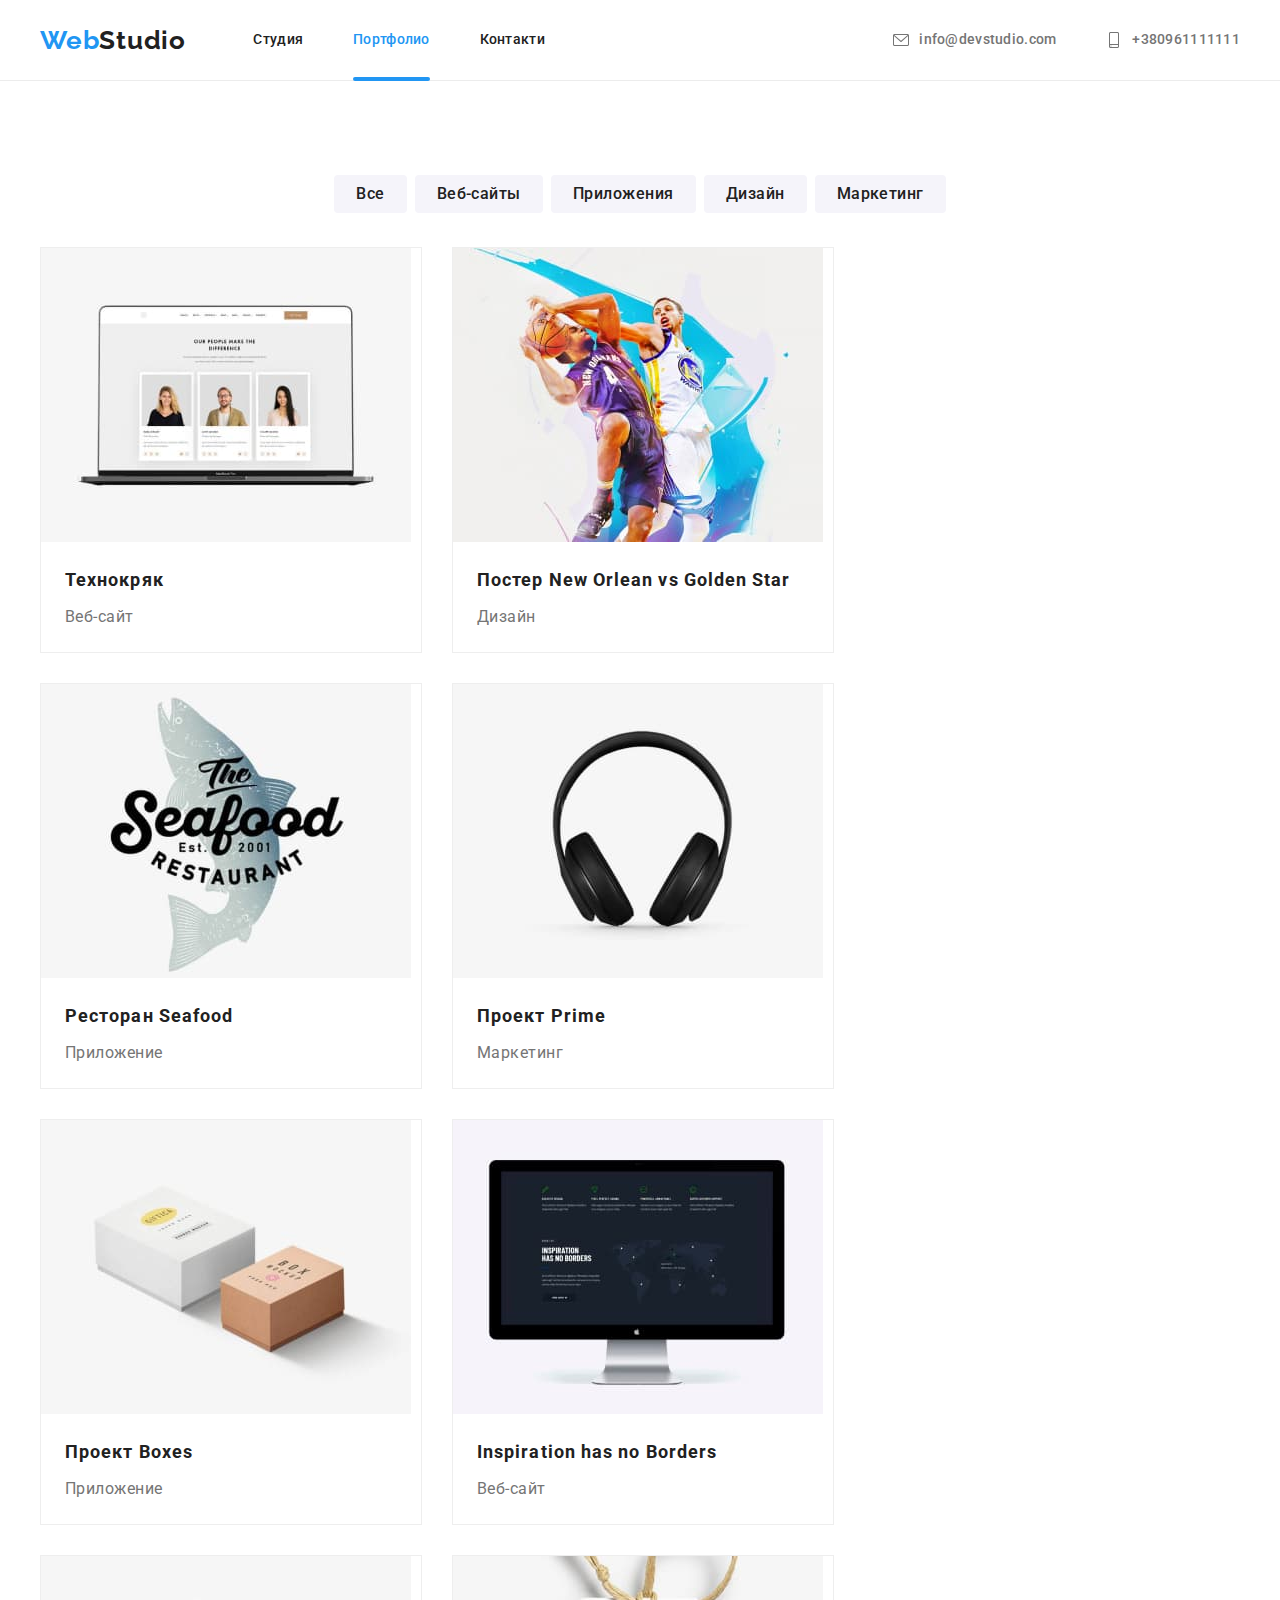
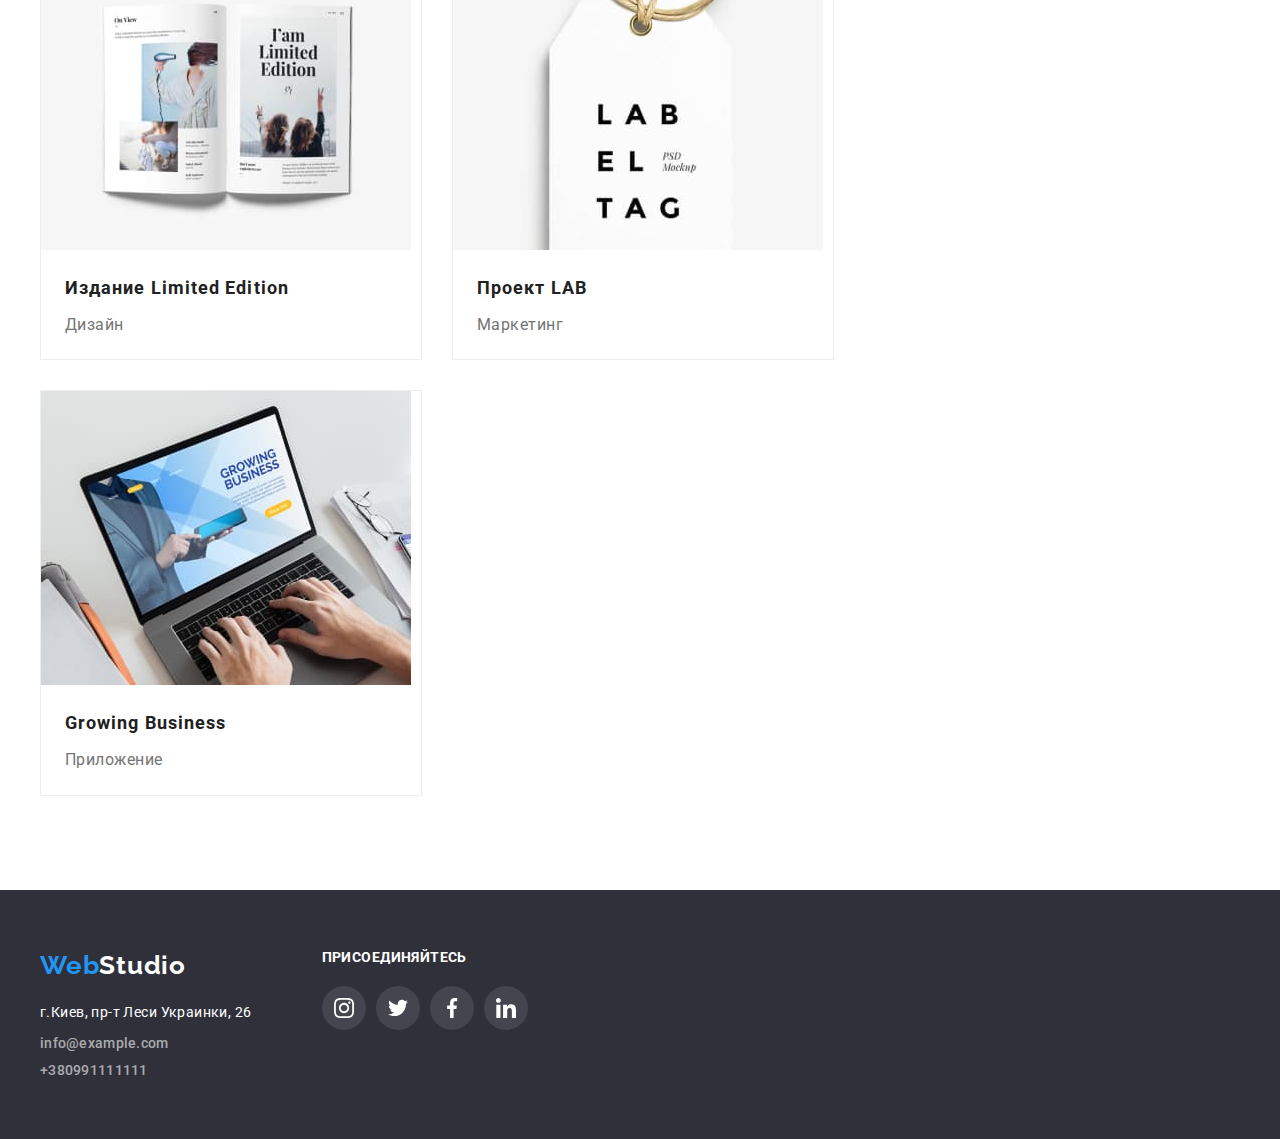
==== portfolio.html @ 86b13487 "Дз-5" ====
<!DOCTYPE html>
<html lang="en">
  <head>
    <meta charset="UTF-8" />
    <meta name="viewport" content="width=device-width, initial-scale=1.0" />
    <title>portfolio</title>
    <link rel="preconnect" href="https://fonts.gstatic.com" />
    <link
      href="https://fonts.googleapis.com/css2?family=Roboto:wght@400;500;700;900&display=swap"
      rel="stylesheet"
    />
    <link rel="preconnect" href="https://fonts.gstatic.com" />
    <link
      href="https://fonts.googleapis.com/css2?family=Raleway:wght@700&display=swap"
      rel="stylesheet"
    />
    <link
      rel="stylesheet"
      href="https://cdnjs.cloudflare.com/ajax/libs/modern-normalize/1.0.0/modern-normalize.min.css"
      integrity="sha512-ISS7cAi1PEhQ8jnbJpJZMd29NlhNj4AWYyLOSp2CE/CsHxTCu+r+t0D2yoJudVrd0/8fTVPUVDzY5Tvli75u/g=="
      crossorigin="anonymous"
    />
    <link rel="stylesheet" href="./css/portfolio.css" />
    <link rel="stylesheet" href="./css/common.css" />
    <link rel="stylesheet" href="./css/variables.css" />
  </head>
  <body>
    <!--Шапка сторінки Portfolio-->
    <header>
      <!-- Container -->
      <div class="container">
        <nav class="header-nav">
          <a href="/index.html" class="main-logo">
            <span class="main-logo color">Web</span>Studio
          </a>
          <ul class="nav-list">
            <li>
              <a class="nav-list-link" href="./index.html">Студия </a>
            </li>

            <li>
              <a class="nav-list-link current" href="./portfolio.html">
                Портфолио
              </a>
            </li>

            <li>
              <a class="nav-list-link" href="#contacts">Контакти</a>
            </li>
          </ul>

          <ul class="nav-contacts">
            <li>
              <a class="contacts-item header" href="mailto:info@devstudio.com">
                <svg class="contacts-icon" width="16px" height="12px">
                  <use
                    href="./images/icons/symbol-defs.svg#icon-envelope"
                  ></use>
                </svg>
                info@devstudio.com
              </a>
            </li>

            <li>
              <a class="contacts-item header" href="tel:+380961111111">
                <svg class="contacts-icon" width="10px" height="16px">
                  <use
                    href="./images/icons/symbol-defs.svg#icon-smartphone"
                  ></use>
                </svg>
                +380961111111
              </a>
            </li>
          </ul>
        </nav>
      </div>
    </header>
    <!-- Main Portfolio -->
    <main>
      <!-- Портфоліо -->

      <section class="portfolio">
        <div class="container">
          <h1 class="visually-hidden">Портфолио</h1>
          <ul class="buttons">
            <li class="button-name">
              <button class="button-title" id="active" type="button">
                Все
              </button>
            </li>

            <li class="button-name">
              <button class="button-title" type="button">Веб-сайты</button>
            </li>

            <li class="button-name">
              <button class="button-title" type="button">Приложения</button>
            </li>

            <li class="button-name">
              <button class="button-title" type="button">Дизайн</button>
            </li>

            <li class="button-name">
              <button class="button-title" type="button">Маркетинг</button>
            </li>
          </ul>

          <!-- Карточки Портфоліо -->

          <ul class="portfolio-title">
            <li class="card-portfolio">
              <a class="card-portfolio-link" href="#">
                <div class="card-thumb">
                  <img src="./images/Веб-сайт.jpg" width="370" alt="Ноутбук" />
                </div>

                <div class="card-content">
                  <h2 class="card-headling">Технокряк</h2>
                  <p class="card-text">Веб-сайт</p>
                </div>
              </a>
            </li>

            <li class="card-portfolio">
              <a class="card-portfolio-link" href="#">
                <div class="card-thumb">
                  <img
                    src="./images/Постер.jpg"
                    width="370"
                    alt="Постер New Orlean vs Golden Star"
                  />
                </div>

                <div class="card-content">
                  <h2 class="card-headling">
                    Постер New Orlean vs Golden Star
                  </h2>
                  <p class="card-text">Дизайн</p>
                </div>
              </a>
            </li>

            <li class="card-portfolio">
              <a class="card-portfolio-link" href="#">
                <div class="card-thumb">
                  <img
                    src="./images/Ресторан.jpg"
                    width="370"
                    alt="Ресторан Seafood"
                  />
                </div>

                <div class="card-content">
                  <h2 class="card-headling">Ресторан Seafood</h2>
                  <p class="card-text">Приложение</p>
                </div>
              </a>
            </li>

            <li class="card-portfolio">
              <a class="card-portfolio-link" href="#">
                <div class="card-thumb">
                  <img
                    src="./images/Проект-Prime.jpg"
                    width="370"
                    alt="Проект Prime"
                  />
                </div>

                <div class="card-content">
                  <h2 class="card-headling">Проект Prime</h2>
                  <p class="card-text">Маркетинг</p>
                </div>
              </a>
            </li>

            <li class="card-portfolio">
              <a class="card-portfolio-link" href="#">
                <div class="card-thumb">
                  <img
                    src="./images/Проект-Boxes.jpg"
                    width="370"
                    alt="Проект Boxes"
                  />
                </div>

                <div class="card-content">
                  <h2 class="card-headling">Проект Boxes</h2>
                  <p class="card-text">Приложение</p>
                </div>
              </a>
            </li>

            <li class="card-portfolio">
              <a class="card-portfolio-link" href="#">
                <div class="card-thumb">
                  <img
                    src="./images/Веб-сайт-2.jpg"
                    width="370"
                    alt="Inspiration has no Borders"
                  />
                </div>

                <div class="card-content">
                  <h2 class="card-headling">Inspiration has no Borders</h2>
                  <p class="card-text">Веб-сайт</p>
                </div>
              </a>
            </li>

            <li class="card-portfolio">
              <a class="card-portfolio-link" href="#">
                <div class="card-thumb">
                  <img
                    src="./images/Дизайн.jpg"
                    width="370"
                    alt="Издание Limited Edition"
                  />
                </div>

                <div class="card-content">
                  <h2 class="card-headling">Издание Limited Edition</h2>
                  <p class="card-text">Дизайн</p>
                </div>
              </a>
            </li>

            <li class="card-portfolio">
              <a class="card-portfolio-link" href="#">
                <div class="card-thumb">
                  <img
                    src="./images/Проект-LAB.jpg"
                    width="370"
                    alt="Проект LAB"
                  />
                </div>

                <div class="card-content">
                  <h2 class="card-headling">Проект LAB</h2>
                  <p class="card-text">Маркетинг</p>
                </div>
              </a>
            </li>

            <li class="card-portfolio">
              <a class="card-portfolio-link" href="#">
                <div class="card-thumb">
                  <img
                    src="./images/Програма.jpg"
                    width="370"
                    alt="Growing Business"
                  />
                </div>

                <div class="card-content">
                  <h2 class="card-headling">Growing Business</h2>
                  <p class="card-text">Приложение</p>
                </div>
              </a>
            </li>
          </ul>
        </div>
      </section>
    </main>

    <!-- Підвал сторінки Portfolio -->

    <footer class="footer" id="contacts">
      <div class="container">
        <div class="footer-address">
          <a href="/index.html" class="main-logo-footer">
            <span class="main-logo color">Web</span>Studio
          </a>
          <address>
            <p class="contacts-address">г.Киев, пр-т Леси Украинки, 26</p>
            <ul class="footer-contacts">
              <li>
                <a class="contacts-item" href="mailto:info@example.com"
                  >info@example.com
                </a>
              </li>
              <li>
                <a class="contacts-item" href="tel:+380991111111"
                  >+380991111111
                </a>
              </li>
            </ul>
          </address>
        </div>

        <!-- Соц.мережі Footer -->

        <div class="join-link">
          <p class="join-text">присоединяйтесь</p>
          <ul class="social-links-title">
            <li class="social-networks">
              <a class="social-link" href="https://www.instagram.com/">
                <svg class="footer-icon" width="20px" height="20px">
                  <use
                    href="./images/icons/symbol-defs.svg#icon-instagram"
                  ></use>
                </svg>
              </a>
            </li>

            <li class="social-networks">
              <a class="social-link" href="https://www.twitter.com/">
                <svg class="footer-icon" width="20px" height="20px">
                  <use href="./images/icons/symbol-defs.svg#icon-twitter"></use>
                </svg>
              </a>
            </li>

            <li class="social-networks">
              <a class="social-link" href="https://www.facebook.com/">
                <svg class="footer-icon" width="20px" height="20px">
                  <use
                    href="./images/icons/symbol-defs.svg#icon-facebook"
                  ></use>
                </svg>
              </a>
            </li>

            <li class="social-networks">
              <a class="social-link" href="https://www.linkedin.com/">
                <svg class="footer-icon" width="20px" height="20px">
                  <use
                    href="./images/icons/symbol-defs.svg#icon-linkedin"
                  ></use>
                </svg>
              </a>
            </li>
          </ul>
        </div>
      </div>
    </footer>
  </body>
</html>
---- css/portfolio.css ----
/* Ховаємо заголовок */
.visually-hidden {
  position: absolute;
  width: 1px;
  height: 1px;
  margin: -1px;
  border: 0;
  padding: 0;

  white-space: nowrap;
  clip-path: inset(100%);
  clip: rect(0 0 0 0);
  overflow: hidden;
}

.portfolio {
  padding-top: 94px;
}

/* Buttons */

.buttons {
  list-style-type: none;
  display: flex;
  justify-content: center;
  margin-bottom: 34px;
}
.buttons li:not(:last-child) {
  margin-right: 8px;
}

.button-title {
  background: var(--background-button);
  color: var(--black-text);
  font-family: 'Roboto';
  font-weight: 500;
  font-size: 16px;
  line-height: 1.62;
  text-align: center;
  letter-spacing: 0.03em;
  padding: 6px 22px;
  border-radius: 4px;
  border: none;
  cursor: pointer;
}
.button-title.active,
.button-title:hover,
.button-title:focus {
  background: var(--blue-text);
  color: var(--white-text);
  box-shadow: 0px 3px 1px rgba(0, 0, 0, 0.1), 0px 1px 2px rgba(0, 0, 0, 0.08),
    0px 2px 2px rgba(0, 0, 0, 0.12);
  border-radius: 4px;
}

/* Карточки Портфоліо */

.portfolio-title {
  list-style-type: none;
  display: flex;
  flex-wrap: wrap;
  padding-bottom: 94px;
  margin-left: calc(-1 * var(--portfolio-title-grap));
  margin-top: calc(-1 * var(--portfolio-title-grap));
}

.card-portfolio:hover {
  box-shadow: 0px 1px 1px rgba(0, 0, 0, 0.12), 0px 4px 4px rgba(0, 0, 0, 0.06),
    1px 4px 6px rgba(0, 0, 0, 0.16);
}
.card-portfolio {
  flex-basis: calc(100% / 3 - var(--portfolio-title-grap));
  margin-left: var(--portfolio-title-grap);
  margin-top: var(--portfolio-title-grap);
  border: 1px solid #eeeeee;
}

.card-portfolio-link {
  text-decoration: none;
}

.card-portfolio-link:hover,
.card-portfolio-link:focus {
  box-shadow: 0px 1px 1px rgba(0, 0, 0, 0.12), 0px 4px 4px rgba(0, 0, 0, 0.06),
    1px 4px 6px rgba(0, 0, 0, 0.16);
}

.card-content {
  padding: 20px 24px;
}
.card-headling {
  font-family: Roboto;
  font-style: normal;
  font-weight: bold;
  font-size: 18px;
  line-height: 2;
  letter-spacing: 0.06em;
  color: var(--black-text);
}

.card-text {
  margin-top: 4px;
  font-family: Roboto;
  font-style: normal;
  font-weight: normal;
  font-size: 16px;
  line-height: 1.87;
  letter-spacing: 0.03em;
  color: var(--grey-text);
}

.social-networks:hover .employee-icon {
  fill: var(--white-text);
}

.social-networks:hover .social-link {
  background-color: var(--blue-text);
}

.social-link:hover {
  background-color: var(--blue-text);
  color: var(--white-text);
}

.social-link {
  width: 44px;
  height: 44px;
  /* background-color: #fff; */
  border-radius: 100%;
  display: flex;
  justify-content: center;
  align-items: center;
  background-color: var(--icon-background-dark-grey);
}
/* SVG */

.employee-icon {
  fill: currentColor;
  fill: var(--grey-text);
}
---- css/common.css ----
.visually-hidden {
  position: absolute;
  width: 1px;
  height: 1px;
  margin: -1px;
  border: 0;
  padding: 0;

  white-space: nowrap;
  clip-path: inset(100%);
  clip: rect(0 0 0 0);
  overflow: hidden;
}
.body {
  font-family: 'Roboto', sans-serif;
}
* {
  margin: 0;
  padding: 0;
}
ul,
ol {
  list-style-type: none;
}

img {
  display: block;
  max-width: 100%;
  height: auto;
}

.container {
  width: 1200px;
  padding: 0 15px;
  margin: 0 auto;
  /* outline: 2px solid tomato; */
}
/* Header */

header {
  border-bottom: 1px solid var(--border-head);
}

.header-nav,
.nav-list,
.nav-contacts {
  display: flex;
}
.header-nav {
  justify-content: space-between;
  align-items: center;
  /* padding-top: 24px;
  padding-bottom: 25px; */
}
.nav-list li {
  padding-left: 50px;
}
.nav-list {
  margin-right: 331px;
}
.nav-contacts li:last-child {
  padding-left: 50px;
}

.contacts-icon {
  margin-right: 10px;
  fill: currentColor;
  width: 16px;
  height: 16px;
}

/* Navigation */
.main-logo {
  font-family: 'Raleway';
  font-style: normal;
  font-weight: bold;
  font-size: 26px;
  line-height: 1.19;
  letter-spacing: 0.03em;
  color: var(--black-text);
  text-decoration: none;
}

.main-logo.color {
  color: var(--blue-text);
}

.nav-list {
  list-style-type: none;
}

/* Footer */

.footer .container {
  display: flex;
}

.footer {
  background: #2f303a;
  padding: 60px 0;
  border: 1px;
  display: block;
}

.main-logo-footer {
  font-family: 'Raleway';
  font-style: normal;
  font-weight: bold;
  font-size: 26px;
  line-height: 1.19;
  letter-spacing: 0.03em;
  text-decoration: none;
  color: var(--white-text);
}

address {
  margin-top: 20px;
  display: flex;
  align-items: flex-start;
  flex-direction: column;
}

.nav-list-link {
  font-family: 'Roboto';
  font-style: normal;
  font-weight: 500;
  font-size: 14px;
  line-height: 1.14;
  letter-spacing: 0.02em;
  text-align: left;
  color: var(--black-text);
  text-decoration: none;
  /* Нижнє підкреслення */
  position: relative;
  display: block;
  padding-top: 32px;
  padding-bottom: 32px;
}

/* Нижнє підкреслення */
.nav-list-link.current::after {
  content: '';
  position: absolute;
  display: inline-block;
  bottom: -1px;
  left: 0;
  width: 100%;
  height: 4px;
  border-radius: 2px;
  background-color: var(--blue-text);
}

.nav-list-link:hover,
.nav-list-link.current,
.nav-list-link:focus {
  color: var(--blue-text);
}
.contacts-item {
  font-family: 'Roboto';
  font-style: normal;
  font-weight: 500;
  font-size: 14px;
  line-height: 1.14;
  letter-spacing: 0.02em;
  color: var(--white-text-op60);
  text-decoration: none;
}

.footer-contacts li:not(:last-child) {
  margin-bottom: 9px;
}

.contacts-item.header {
  color: var(--grey-text);
  display: flex;
  align-items: center;
}

.contacts-item:hover,
.contacts-item:focus {
  color: var(--blue-text);
}

.nav-contacts {
  list-style-type: none;
}
.contacts-address {
  font-family: 'Roboto';
  font-style: normal;
  font-weight: normal;
  font-size: 14px;
  line-height: 1.7;
  letter-spacing: 0.03em;
  color: var(--white-text);
  margin-bottom: 9px;
}

/* Соц.мережі Footer  */

.join-link {
  width: 206px;
  margin-left: 70px;
}

.join-text {
  font-family: Roboto;
  font-style: normal;
  font-weight: bold;
  font-size: 14px;
  line-height: 1.14;
  letter-spacing: 0.03em;
  text-transform: uppercase;
  color: var(--white-text);
  margin-bottom: 20px;
}

.social-links-title {
  display: flex;
  justify-content: space-between;
}

.footer-icon {
  fill: var(--white-text);
}
.social-link:hover,
.social-link:focus {
  background-color: var(--blue-text);
  color: var(--white-text);
}
/* .social-link {
  background-color: var(--icon-background-dark-grey);
} */
---- css/variables.css ----
:root {
  --white-text: rgba(255, 255, 255, 1);
  --white-text-op60: rgba(255, 255, 255, 0.6);
  --blue-text: rgba(33, 150, 243, 1);
  --grey-text: rgba(117, 117, 117, 1);
  --black-text: rgba(33, 33, 33, 1);
  --background-color-team: #f5f4fa;
  --background-color-hero: #2f303a;
  --background-button: rgba(245, 244, 250, 1);
  --border-head: rgba(236, 236, 236, 1);
  --portfolio-title-grap: 30px;
  --team-workers-grap: 50px 30px;
  --icon-grey: #afb1b8;
  --icon-background-dark-grey: rgba(255, 255, 255, 0.1);
  --bordre-close-icon: rgba(0, 0, 0, 0.1);
}
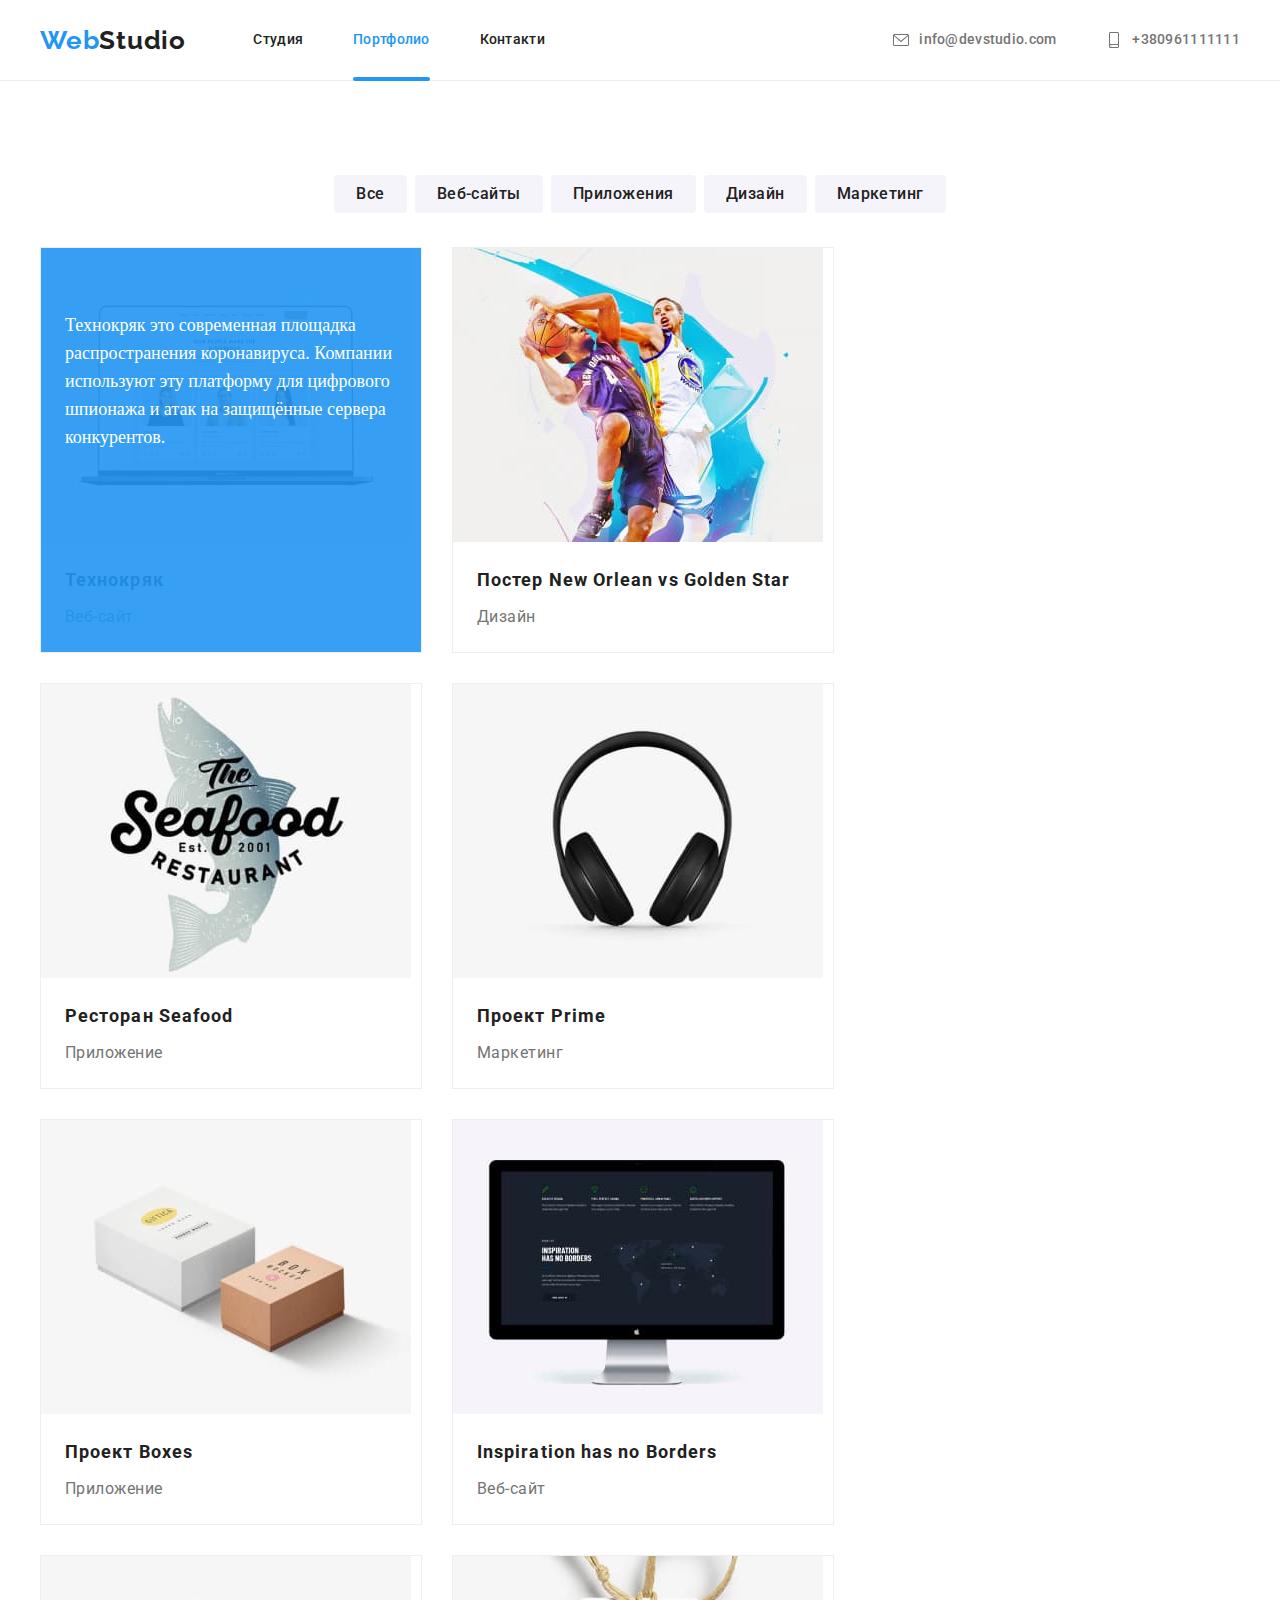
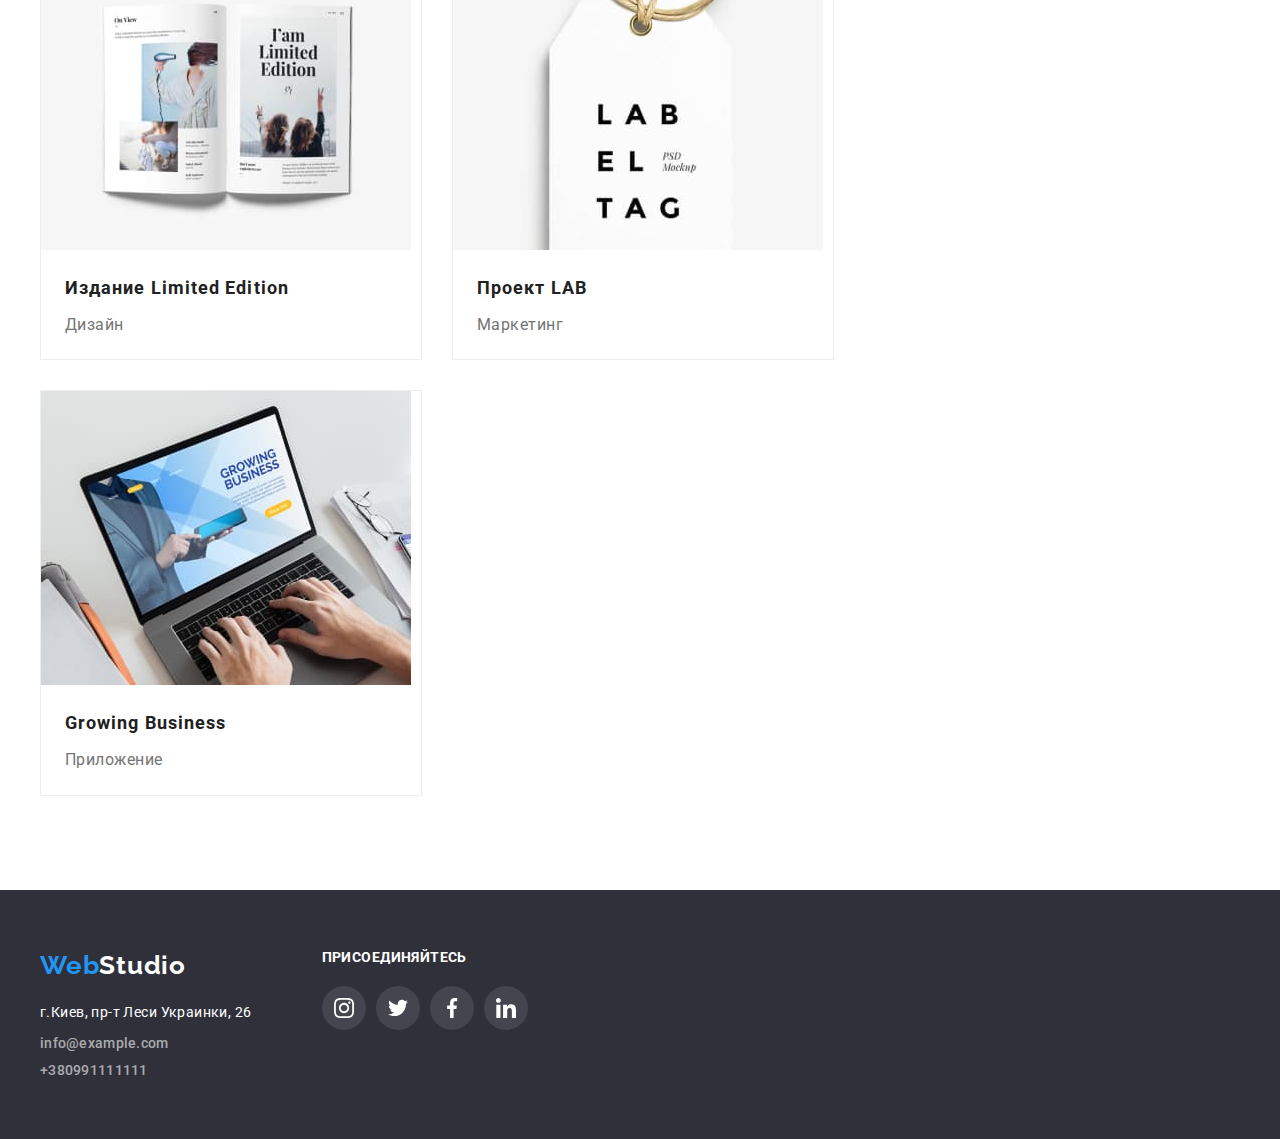
==== commit 2c76352e: "messege" ====
--- a/portfolio.html
+++ b/portfolio.html
@@ -113,6 +113,14 @@
               <a class="card-portfolio-link" href="#">
                 <div class="card-thumb">
                   <img src="./images/Веб-сайт.jpg" width="370" alt="Ноутбук" />
+                  <div class="hover-thumb">
+                    <p>
+                      Технокряк это современная площадка распространения
+                      коронавируса. Компании используют эту платформу для
+                      цифрового шпионажа и атак на защищённые сервера
+                      конкурентов.
+                    </p>
+                  </div>
                 </div>
 
                 <div class="card-content">
--- a/css/portfolio.css
+++ b/css/portfolio.css
@@ -64,15 +64,16 @@
   margin-top: calc(-1 * var(--portfolio-title-grap));
 }
 
-.card-portfolio:hover {
-  box-shadow: 0px 1px 1px rgba(0, 0, 0, 0.12), 0px 4px 4px rgba(0, 0, 0, 0.06),
-    1px 4px 6px rgba(0, 0, 0, 0.16);
-}
 .card-portfolio {
   flex-basis: calc(100% / 3 - var(--portfolio-title-grap));
   margin-left: var(--portfolio-title-grap);
   margin-top: var(--portfolio-title-grap);
   border: 1px solid #eeeeee;
+}
+
+.card-portfolio:hover {
+  box-shadow: 0px 1px 1px rgba(0, 0, 0, 0.12), 0px 4px 4px rgba(0, 0, 0, 0.06),
+    1px 4px 6px rgba(0, 0, 0, 0.16);
 }
 
 .card-portfolio-link {
@@ -84,6 +85,63 @@
   box-shadow: 0px 1px 1px rgba(0, 0, 0, 0.12), 0px 4px 4px rgba(0, 0, 0, 0.06),
     1px 4px 6px rgba(0, 0, 0, 0.16);
 }
+
+/* Модалка */
+.hover-thumb {
+  position: absolute;
+  top: 0;
+  left: 0;
+  right: 0;
+  bottom: 0;
+  background-color: rgba(33, 150, 243, 0.9);
+  padding: 63px 24px;
+  font-size: 18px;
+  line-height: calc(28 / 18);
+  color: white;
+}
+
+a.card-portfolio-link {
+  position: relative;
+  display: block;
+}
+
+.card-thumb {
+  overflow: hidden;
+  width: 100%;
+  height: 294px;
+}
+/* .product-thumb::before {
+  display: inline-block;
+  content: '';
+  position: absolute;
+  top: 0;
+  left: 0;
+  width: 100%;
+  height: 100%;
+  background-color: var(--blue-text);
+  transform: translateY(-100%);
+}
+.card-portfolio:hover .product-thumb::before {
+  transform: translateY(0);
+} */
+
+/* .hover-thumb {
+  display: inline-block;
+  content: '';
+  position: absolute;
+  top: 0;
+  left: 0;
+  width: 100%;
+  height: 100%;
+  background-color: var(--blue-text);
+  transform: translateY(-100%);
+} */
+
+/* .hover-thumb p {
+  color: var(--white-text);
+  font-size: 18px;
+  line-height: 1.55;
+} */
 
 .card-content {
   padding: 20px 24px;
--- a/css/variables.css
+++ b/css/variables.css
@@ -13,4 +13,5 @@
   --icon-grey: #afb1b8;
   --icon-background-dark-grey: rgba(255, 255, 255, 0.1);
   --bordre-close-icon: rgba(0, 0, 0, 0.1);
+  --backdrop-color: rgba(0, 0, 0, 0.2);
 }
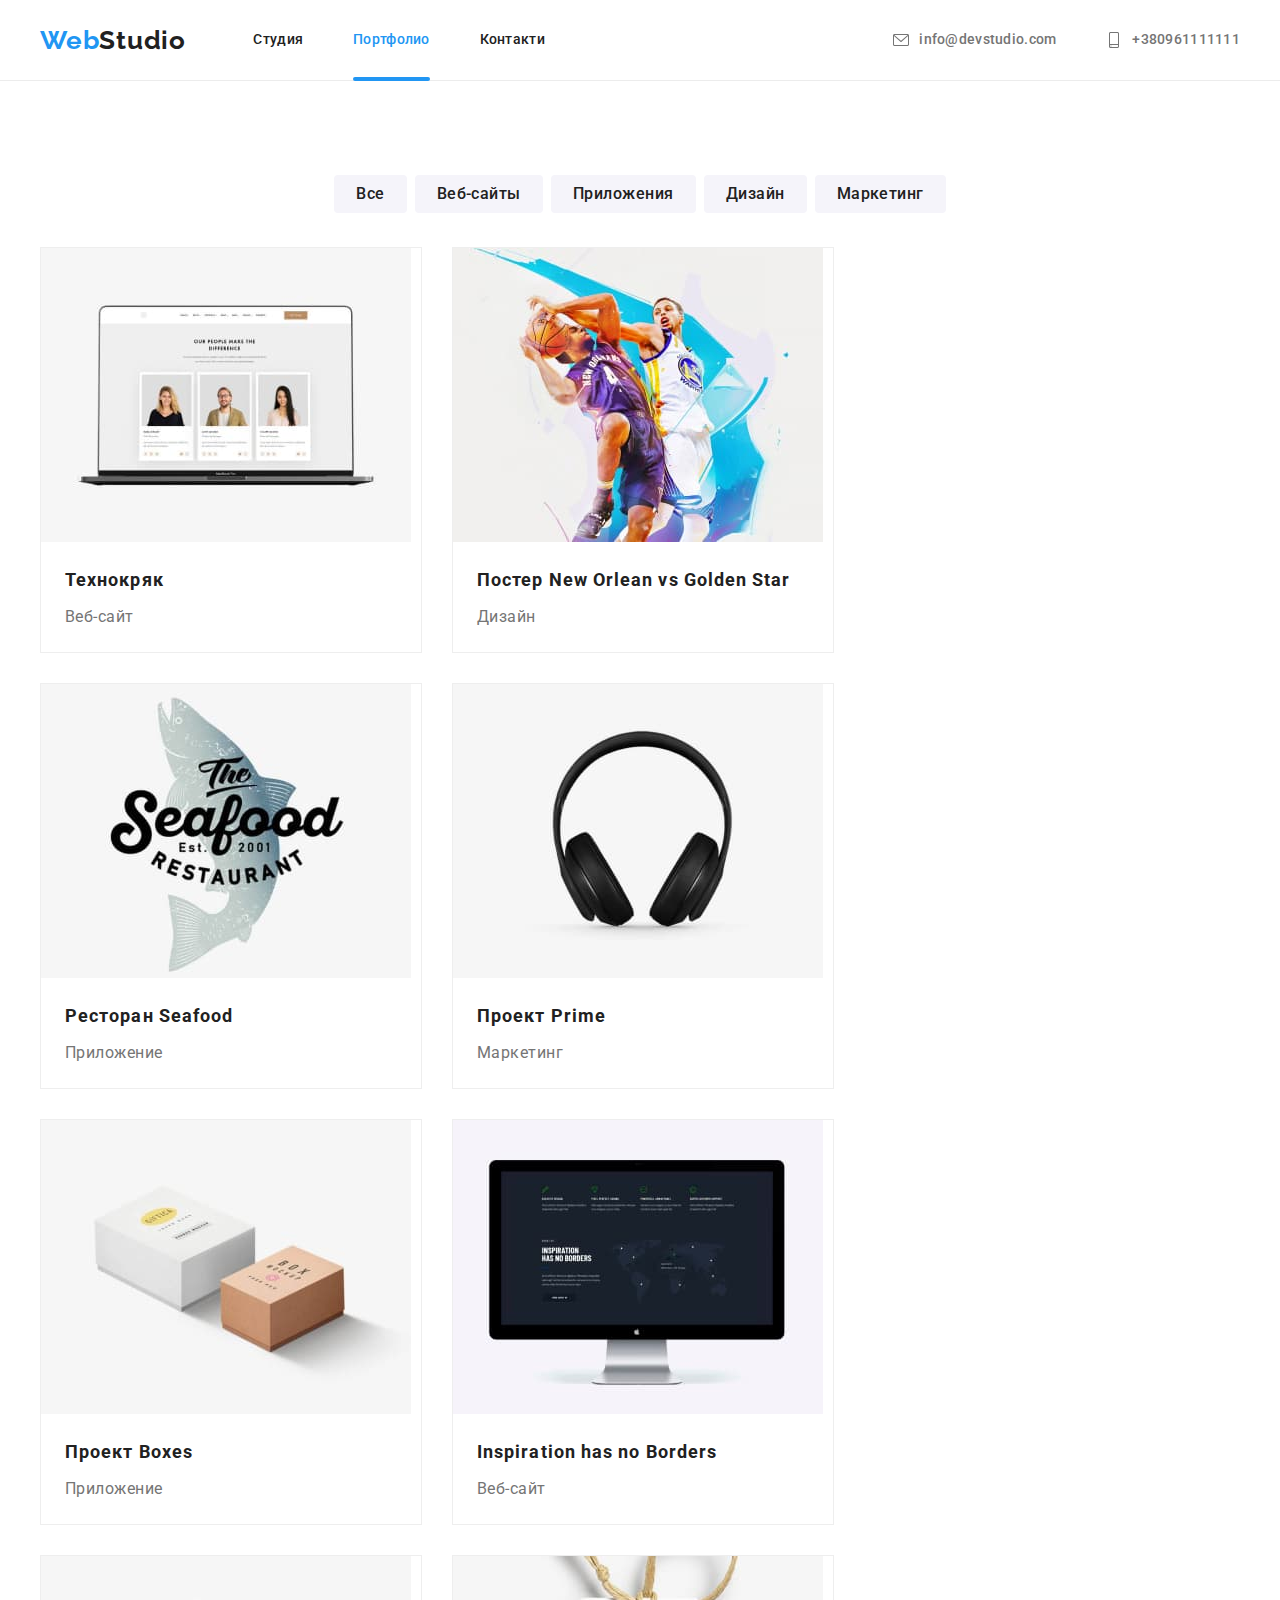
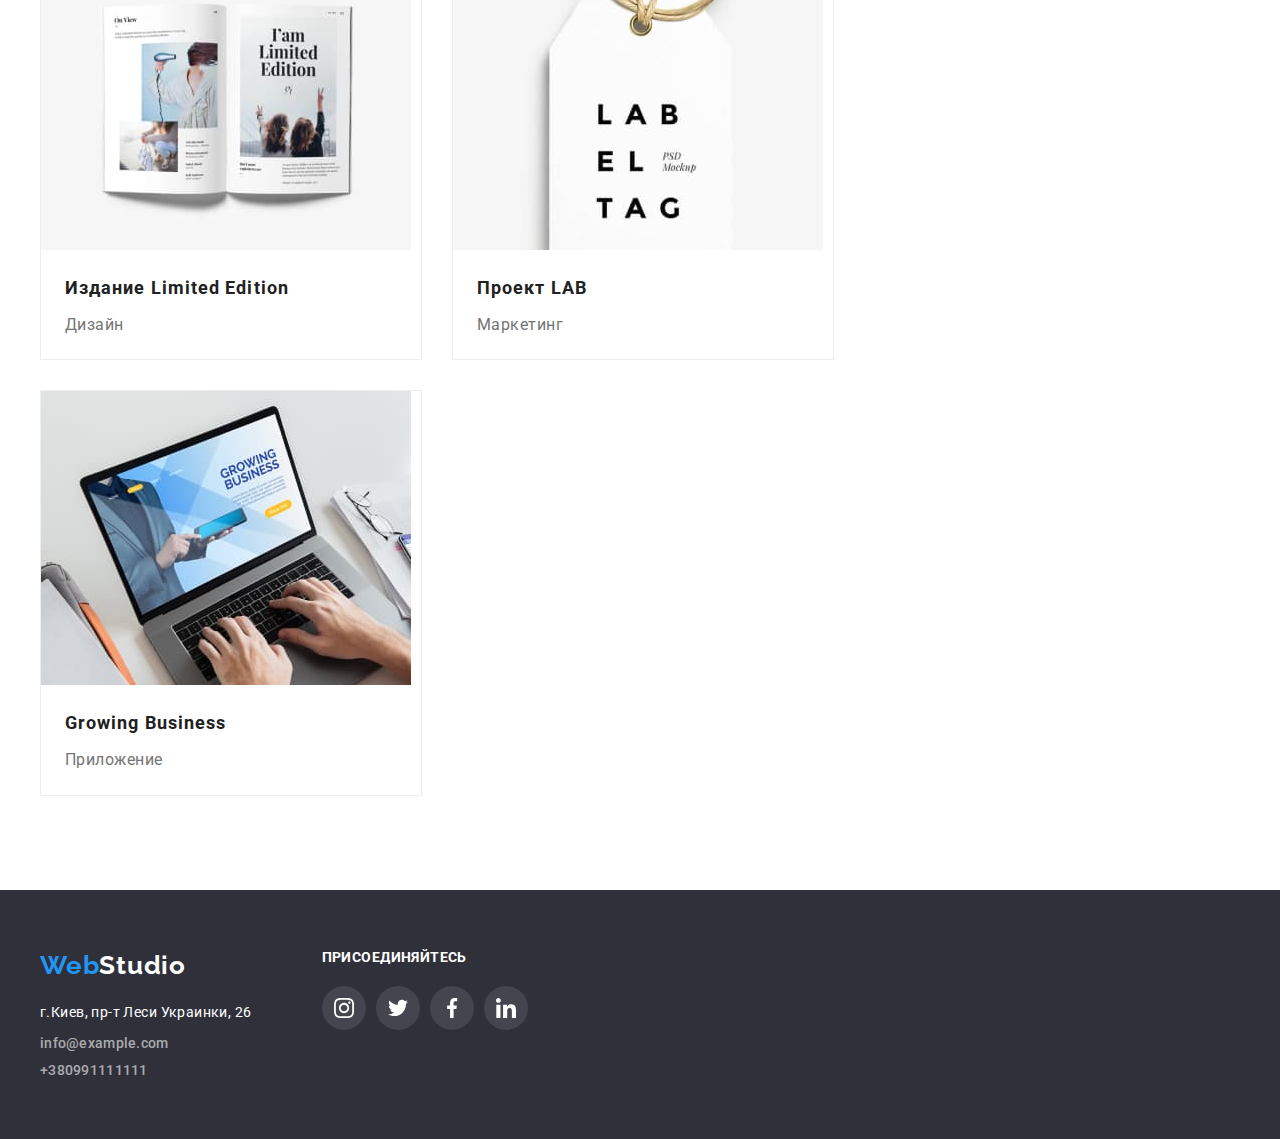
==== commit 741b2826: "Дз-5/Done" ====
--- a/portfolio.html
+++ b/portfolio.html
@@ -113,6 +113,8 @@
               <a class="card-portfolio-link" href="#">
                 <div class="card-thumb">
                   <img src="./images/Веб-сайт.jpg" width="370" alt="Ноутбук" />
+
+                  <!-- Вспливаюче вікно -->
                   <div class="hover-thumb">
                     <p>
                       Технокряк это современная площадка распространения
@@ -138,6 +140,16 @@
                     width="370"
                     alt="Постер New Orlean vs Golden Star"
                   />
+
+                  <!-- Вспливаюче вікно -->
+                  <div class="hover-thumb">
+                    <p>
+                      Технокряк это современная площадка распространения
+                      коронавируса. Компании используют эту платформу для
+                      цифрового шпионажа и атак на защищённые сервера
+                      конкурентов.
+                    </p>
+                  </div>
                 </div>
 
                 <div class="card-content">
@@ -157,6 +169,16 @@
                     width="370"
                     alt="Ресторан Seafood"
                   />
+
+                  <!-- Вспливаюче вікно -->
+                  <div class="hover-thumb">
+                    <p>
+                      Технокряк это современная площадка распространения
+                      коронавируса. Компании используют эту платформу для
+                      цифрового шпионажа и атак на защищённые сервера
+                      конкурентов.
+                    </p>
+                  </div>
                 </div>
 
                 <div class="card-content">
@@ -174,6 +196,16 @@
                     width="370"
                     alt="Проект Prime"
                   />
+
+                  <!-- Вспливаюче вікно -->
+                  <div class="hover-thumb">
+                    <p>
+                      Технокряк это современная площадка распространения
+                      коронавируса. Компании используют эту платформу для
+                      цифрового шпионажа и атак на защищённые сервера
+                      конкурентов.
+                    </p>
+                  </div>
                 </div>
 
                 <div class="card-content">
@@ -191,6 +223,16 @@
                     width="370"
                     alt="Проект Boxes"
                   />
+
+                  <!-- Вспливаюче вікно -->
+                  <div class="hover-thumb">
+                    <p>
+                      Технокряк это современная площадка распространения
+                      коронавируса. Компании используют эту платформу для
+                      цифрового шпионажа и атак на защищённые сервера
+                      конкурентов.
+                    </p>
+                  </div>
                 </div>
 
                 <div class="card-content">
@@ -208,6 +250,16 @@
                     width="370"
                     alt="Inspiration has no Borders"
                   />
+
+                  <!-- Вспливаюче вікно -->
+                  <div class="hover-thumb">
+                    <p>
+                      Технокряк это современная площадка распространения
+                      коронавируса. Компании используют эту платформу для
+                      цифрового шпионажа и атак на защищённые сервера
+                      конкурентов.
+                    </p>
+                  </div>
                 </div>
 
                 <div class="card-content">
@@ -225,6 +277,16 @@
                     width="370"
                     alt="Издание Limited Edition"
                   />
+
+                  <!-- Вспливаюче вікно -->
+                  <div class="hover-thumb">
+                    <p>
+                      Технокряк это современная площадка распространения
+                      коронавируса. Компании используют эту платформу для
+                      цифрового шпионажа и атак на защищённые сервера
+                      конкурентов.
+                    </p>
+                  </div>
                 </div>
 
                 <div class="card-content">
@@ -242,6 +304,16 @@
                     width="370"
                     alt="Проект LAB"
                   />
+
+                  <!-- Вспливаюче вікно -->
+                  <div class="hover-thumb">
+                    <p>
+                      Технокряк это современная площадка распространения
+                      коронавируса. Компании используют эту платформу для
+                      цифрового шпионажа и атак на защищённые сервера
+                      конкурентов.
+                    </p>
+                  </div>
                 </div>
 
                 <div class="card-content">
@@ -259,6 +331,16 @@
                     width="370"
                     alt="Growing Business"
                   />
+
+                  <!-- Вспливаюче вікно -->
+                  <div class="hover-thumb">
+                    <p>
+                      Технокряк это современная площадка распространения
+                      коронавируса. Компании используют эту платформу для
+                      цифрового шпионажа и атак на защищённые сервера
+                      конкурентов.
+                    </p>
+                  </div>
                 </div>
 
                 <div class="card-content">
--- a/css/portfolio.css
+++ b/css/portfolio.css
@@ -86,62 +86,41 @@
     1px 4px 6px rgba(0, 0, 0, 0.16);
 }
 
-/* Модалка */
+/* Вспливаюче вікно */
+.card-thumb {
+  position: relative;
+  overflow: hidden;
+  width: 100%;
+  height: 294px;
+}
+
 .hover-thumb {
   position: absolute;
   top: 0;
   left: 0;
   right: 0;
   bottom: 0;
-  background-color: rgba(33, 150, 243, 0.9);
+  background-color: var(--background-hover-thumb-portfolio);
   padding: 63px 24px;
   font-size: 18px;
   line-height: calc(28 / 18);
   color: white;
+  /* opacity: 0; */
+  transition: transform 0.3s cubic-bezier(0.4, 0, 0.2, 1);
+
+  transform: translateY(100%);
 }
 
-a.card-portfolio-link {
-  position: relative;
+.card-portfolio:hover .hover-thumb {
+  /* opacity: 1; */
+  transform: translateY(0);
+}
+
+.card-portfolio-link {
   display: block;
 }
 
-.card-thumb {
-  overflow: hidden;
-  width: 100%;
-  height: 294px;
-}
-/* .product-thumb::before {
-  display: inline-block;
-  content: '';
-  position: absolute;
-  top: 0;
-  left: 0;
-  width: 100%;
-  height: 100%;
-  background-color: var(--blue-text);
-  transform: translateY(-100%);
-}
-.card-portfolio:hover .product-thumb::before {
-  transform: translateY(0);
-} */
-
-/* .hover-thumb {
-  display: inline-block;
-  content: '';
-  position: absolute;
-  top: 0;
-  left: 0;
-  width: 100%;
-  height: 100%;
-  background-color: var(--blue-text);
-  transform: translateY(-100%);
-} */
-
-/* .hover-thumb p {
-  color: var(--white-text);
-  font-size: 18px;
-  line-height: 1.55;
-} */
+/* Вспливаюче вікно */
 
 .card-content {
   padding: 20px 24px;
--- a/css/variables.css
+++ b/css/variables.css
@@ -14,4 +14,5 @@
   --icon-background-dark-grey: rgba(255, 255, 255, 0.1);
   --bordre-close-icon: rgba(0, 0, 0, 0.1);
   --backdrop-color: rgba(0, 0, 0, 0.2);
+  --background-hover-thumb-portfolio: rgba(33, 150, 243, 0.9);
 }
